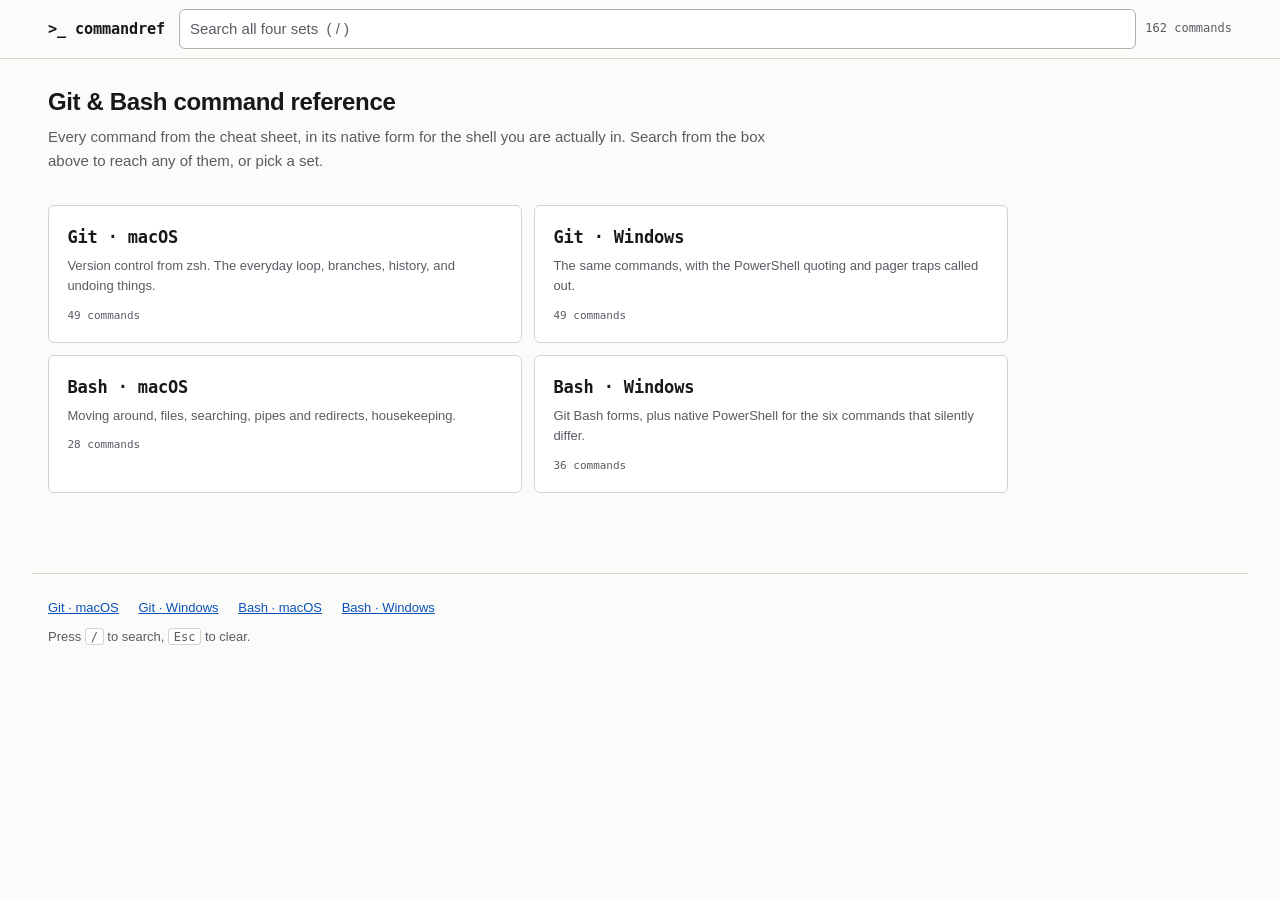
==== index.html @ e52edb41 "Add command reference site" ====
<!DOCTYPE html>
<html lang="en">
<head>
<meta charset="utf-8">
<meta name="viewport" content="width=device-width, initial-scale=1">
<meta name="description" content="A fast, minimal reference for every Git and Bash command in the cheat sheet, split by tool and operating system, with a copy button on each one.">
<meta name="theme-color" content="#fbfbfa" media="(prefers-color-scheme: light)">
<meta name="theme-color" content="#121315" media="(prefers-color-scheme: dark)">
<title>Git &amp; Bash command reference</title>
<link rel="icon" href="data:image/svg+xml,%3Csvg xmlns='http://www.w3.org/2000/svg' viewBox='0 0 16 16'%3E%3Crect width='16' height='16' rx='3' fill='%230b52b8'/%3E%3Cpath d='M3.8 4.8 6.6 8l-2.8 3.2' fill='none' stroke='%23fff' stroke-width='1.7' stroke-linecap='round' stroke-linejoin='round'/%3E%3Cpath d='M8.6 11.4h3.6' stroke='%23fff' stroke-width='1.7' stroke-linecap='round'/%3E%3C/svg%3E">
<link rel="stylesheet" href="assets/style.css">
</head>

<body data-mode="all">

<a class="skip" href="#main">Skip to content</a>
<div class="sr" id="live" role="status" aria-live="polite"></div>

<header class="hdr">
  <div class="hdr-in">
    <a class="brand" href="index.html">&gt;_ commandref</a>
    <div class="search-wrap">
      <label class="sr" for="search">Search all four sets</label>
      <input id="search" type="search" placeholder="Search all four sets  ( / )" autocomplete="off" autocapitalize="off" spellcheck="false">
      <span class="count" id="count"></span>
    </div>
  </div>
</header>

<main id="main">

  <div class="intro">
    <h1>Git &amp; Bash command reference</h1>
    <p>Every command from the cheat sheet, in its native form for the shell you are actually in. Search from the box above to reach any of them, or pick a set.</p>
  </div>

  <div class="layout plain">
    <div class="content">

      <div class="tiles">
        <a class="tile" data-tool="git" data-os="mac" href="git-mac.html">
          <h2>Git &middot; macOS</h2>
          <p>Version control from zsh. The everyday loop, branches, history, and undoing things.</p>
          <span class="tile-meta"></span>
        </a>
        <a class="tile" data-tool="git" data-os="windows" href="git-windows.html">
          <h2>Git &middot; Windows</h2>
          <p>The same commands, with the PowerShell quoting and pager traps called out.</p>
          <span class="tile-meta"></span>
        </a>
        <a class="tile" data-tool="bash" data-os="mac" href="bash-mac.html">
          <h2>Bash &middot; macOS</h2>
          <p>Moving around, files, searching, pipes and redirects, housekeeping.</p>
          <span class="tile-meta"></span>
        </a>
        <a class="tile" data-tool="bash" data-os="windows" href="bash-windows.html">
          <h2>Bash &middot; Windows</h2>
          <p>Git Bash forms, plus native PowerShell for the six commands that silently differ.</p>
          <span class="tile-meta"></span>
        </a>
      </div>

      <div class="results" id="results" hidden></div>
      <p class="empty" id="empty" hidden>No match</p>

    </div>
  </div>

</main>

<footer class="foot">
  <a href="git-mac.html">Git &middot; macOS</a>
  <a href="git-windows.html">Git &middot; Windows</a>
  <a href="bash-mac.html">Bash &middot; macOS</a>
  <a href="bash-windows.html">Bash &middot; Windows</a>
  <p>Press <kbd>/</kbd> to search, <kbd>Esc</kbd> to clear.</p>
</footer>

<script src="data/commands.js" defer></script>
<script src="assets/app.js" defer></script>
</body>
</html>
---- assets/style.css ----
/* ------------------------------------------------------------------
   assets/style.css — shared by index, the four command pages and 404.

   The goal is scanning speed. One accent colour, used only for
   interactive states. No shadows, no gradients, no icons, and the only
   animation is a 90ms expand.
   ------------------------------------------------------------------ */

/* --- Tokens -------------------------------------------------------- */

:root {
  --bg: #fbfbfa;
  --surface: #ffffff;
  --surface-2: #f3f2f0;
  --border: #d6d3ce;
  --border-strong: #b4b0a9;
  --text: #17181a;
  --muted: #585c63;
  --accent: #0b52b8;
  --accent-fg: #ffffff;
  --mark: #a32b1c;

  --mono: ui-monospace, SFMono-Regular, Menlo, Consolas, monospace;
  --sans: -apple-system, BlinkMacSystemFont, "Segoe UI", Roboto,
          "Helvetica Neue", Arial, sans-serif;

  --radius: 6px;
  --hdr: 6.5rem; /* real height is written here by app.js */
}

@media (prefers-color-scheme: dark) {
  :root {
    --bg: #121315;
    --surface: #1a1c1f;
    --surface-2: #232629;
    --border: #34373d;
    --border-strong: #4a4e56;
    --text: #eceef1;
    --muted: #a7acb5;
    --accent: #85b6ff;
    --accent-fg: #0d1117;
    --mark: #ff9c8d;
  }
}

/* --- Reset --------------------------------------------------------- */

*,
*::before,
*::after { box-sizing: border-box; }

html { -webkit-text-size-adjust: 100%; }

body {
  margin: 0;
  padding: 0;
  background: var(--bg);
  color: var(--text);
  font-family: var(--sans);
  font-size: 16px;
  line-height: 1.6;
  overflow-wrap: break-word;
}

h1, h2, h3, p, dl, dd, ul { margin: 0; }
ul { padding: 0; list-style: none; }

a { color: var(--accent); }
a:hover { text-decoration: none; }

:focus-visible {
  outline: 2px solid var(--accent);
  outline-offset: 2px;
  border-radius: 3px;
}

/* --- Skip link ------------------------------------------------------ */

.skip {
  position: absolute;
  left: -9999px;
  top: 0;
  z-index: 60;
  padding: .6rem 1rem;
  background: var(--surface);
  border: 1px solid var(--accent);
  border-radius: var(--radius);
}
.skip:focus { left: .5rem; top: .5rem; }

/* --- Header --------------------------------------------------------- */

.hdr {
  position: sticky;
  top: 0;
  z-index: 40;
  background: var(--bg);
  border-bottom: 1px solid var(--border);
}

.hdr-in {
  max-width: 76rem;
  margin: 0 auto;
  padding: .55rem 1rem;
  display: flex;
  flex-wrap: wrap;
  align-items: center;
  gap: .5rem .9rem;
}

.brand {
  font-family: var(--mono);
  font-size: .95rem;
  font-weight: 600;
  letter-spacing: -.01em;
  color: var(--text);
  text-decoration: none;
  white-space: nowrap;
}
.brand:hover { color: var(--accent); }

.switches {
  display: flex;
  gap: .5rem;
  flex-wrap: wrap;
}

/* Segmented OS / tool switch. Real links, so they work without JS. */
.seg {
  display: flex;
  border: 1px solid var(--border);
  border-radius: var(--radius);
  overflow: hidden;
  background: var(--surface);
}

.seg a,
.seg span {
  font-size: .8125rem;
  line-height: 1;
  padding: .5rem .6rem;
  min-height: 32px;
  display: flex;
  align-items: center;
  text-decoration: none;
  color: var(--muted);
  white-space: nowrap;
}
.seg a + a,
.seg span + a,
.seg a + span { border-left: 1px solid var(--border); }
.seg a:hover { color: var(--accent); background: var(--surface-2); }
.seg [aria-current="page"] {
  background: var(--accent);
  color: var(--accent-fg);
  font-weight: 600;
}

.search-wrap {
  flex: 1 1 14rem;
  min-width: 0;
  display: flex;
  align-items: center;
  gap: .6rem;
}

#search {
  flex: 1 1 auto;
  min-width: 0;
  font: inherit;
  font-size: .9375rem;
  padding: .45rem .6rem;
  color: var(--text);
  background: var(--surface);
  border: 1px solid var(--border-strong);
  border-radius: var(--radius);
}
#search::placeholder { color: var(--muted); }
#search:focus-visible { outline: 2px solid var(--accent); outline-offset: 1px; }

.count {
  font-family: var(--mono);
  font-size: .75rem;
  color: var(--muted);
  white-space: nowrap;
}

/* --- Page intro ------------------------------------------------------ */

.intro {
  max-width: 76rem;
  margin: 0 auto;
  padding: 1.75rem 1rem .5rem;
}
.intro h1 {
  font-size: 1.5rem;
  line-height: 1.25;
  letter-spacing: -.015em;
}
.intro p {
  margin-top: .5rem;
  max-width: 46rem;
  color: var(--muted);
  font-size: .9375rem;
}

/* --- Layout: rail + content ------------------------------------------ */

.layout {
  max-width: 76rem;
  margin: 0 auto;
  padding: 1rem 1rem 5rem;
}

.content { max-width: 60rem; min-width: 0; }

.rail { display: none; }

@media (min-width: 900px) {
  .layout {
    display: grid;
    grid-template-columns: 12.5rem minmax(0, 1fr);
    gap: 2.5rem;
    align-items: start;
  }
  .rail {
    display: block;
    position: sticky;
    top: calc(var(--hdr) + 1rem);
    max-height: calc(100vh - var(--hdr) - 2rem);
    overflow-y: auto;
  }
  /* index.html and 404.html have no rail, so they stay single-column. */
  .layout.plain { display: block; }
}

.rail-title {
  font-family: var(--mono);
  font-size: .6875rem;
  letter-spacing: .08em;
  text-transform: uppercase;
  color: var(--muted);
  padding: 0 .5rem .5rem;
}

.rail a {
  display: block;
  padding: .3rem .5rem;
  font-size: .8125rem;
  line-height: 1.35;
  color: var(--muted);
  text-decoration: none;
  border-left: 2px solid transparent;
  border-radius: 0 3px 3px 0;
}
.rail a:hover { color: var(--accent); background: var(--surface-2); }
.rail a.on {
  color: var(--accent);
  border-left-color: var(--accent);
  font-weight: 600;
}

/* --- Category sections ------------------------------------------------ */

.cat { margin-bottom: 2rem; }
.cat[hidden] { display: none; }

.cat-h {
  position: sticky;
  top: var(--hdr);
  z-index: 20;
  background: var(--bg);
  padding: .75rem 0 .5rem;
  margin-bottom: .6rem;
  border-bottom: 1px solid var(--border);
  font-size: .8125rem;
  font-weight: 600;
  letter-spacing: .06em;
  text-transform: uppercase;
  color: var(--muted);
  display: flex;
  justify-content: space-between;
  align-items: baseline;
  gap: 1rem;
  scroll-margin-top: var(--hdr);
}
.cat-n {
  font-family: var(--mono);
  font-weight: 400;
  letter-spacing: 0;
  text-transform: none;
}

/* --- Command card ------------------------------------------------------ */

.cmd {
  display: grid;
  grid-template-columns: minmax(0, 1fr) auto;
  gap: 0 .75rem;
  background: var(--surface);
  border: 1px solid var(--border);
  border-radius: var(--radius);
  margin-bottom: .75rem;
  cursor: pointer;
  scroll-margin-top: calc(var(--hdr) + 3rem);
}
.cmd[hidden] { display: none; }
.cmd:hover { border-color: var(--border-strong); }
.cmd.open { border-color: var(--accent); }
.cmd.target { border-color: var(--accent); }

/* The whole head is one real button, so the card is keyboard operable. */
.cmd-main {
  grid-column: 1;
  appearance: none;
  -webkit-appearance: none;
  background: none;
  border: 0;
  margin: 0;
  padding: .85rem 0 .85rem 1rem;
  font: inherit;
  color: inherit;
  text-align: left;
  cursor: pointer;
  min-width: 0;
}

.cmd-line {
  display: flex;
  flex-wrap: wrap;
  align-items: baseline;
  gap: .4rem .6rem;
}

.cmd-text {
  font-family: var(--mono);
  font-size: .9375rem;
  line-height: 1.45;
  color: var(--text);
  overflow-wrap: anywhere;
}

.mark {
  font-family: var(--mono);
  font-size: .625rem;
  letter-spacing: .07em;
  text-transform: uppercase;
  color: var(--mark);
  border: 1px solid currentColor;
  border-radius: 3px;
  padding: 0 .3rem;
  line-height: 1.5;
  white-space: nowrap;
}

.shell {
  font-family: var(--mono);
  font-size: .6875rem;
  color: var(--muted);
  white-space: nowrap;
}

.cmd-purpose {
  display: block;
  margin-top: .2rem;
  font-size: .8125rem;
  line-height: 1.5;
  color: var(--muted);
}

/* Copy button. Always visible, never hover-only, 44x44 minimum. */
.copy {
  grid-column: 2;
  align-self: start;
  justify-self: end;
  appearance: none;
  -webkit-appearance: none;
  margin: .5rem .5rem 0 0;
  min-width: 44px;
  min-height: 44px;
  padding: 0 .55rem;
  font-family: var(--mono);
  font-size: .75rem;
  white-space: nowrap;
  color: var(--muted);
  background: var(--surface-2);
  border: 1px solid var(--border);
  border-radius: var(--radius);
  cursor: pointer;
}
.copy:hover {
  color: var(--accent);
  border-color: var(--accent);
}
.copy.done {
  color: var(--accent-fg);
  background: var(--accent);
  border-color: var(--accent);
}
.copy.fail {
  color: var(--mark);
  border-color: var(--mark);
}

/* --- Expanded detail ---------------------------------------------------- */

.cmd-detail {
  grid-column: 1 / -1;
  margin: .2rem 1rem 0;
  padding: 0 0 .9rem;
  border-top: 1px solid var(--border);
  animation: reveal 90ms ease-out;
}
.cmd-detail[hidden] { display: none; }

@keyframes reveal {
  from { opacity: 0; }
  to { opacity: 1; }
}

@media (prefers-reduced-motion: reduce) {
  .cmd-detail { animation: none; }
}

.detail-label {
  font-family: var(--mono);
  font-size: .625rem;
  letter-spacing: .08em;
  text-transform: uppercase;
  color: var(--muted);
  margin: .85rem 0 .35rem;
}

.example {
  display: flex;
  align-items: flex-start;
  gap: .5rem;
}
.example pre {
  flex: 1 1 auto;
  min-width: 0;
  margin: 0;
  padding: .5rem .6rem;
  background: var(--surface-2);
  border: 1px solid var(--border);
  border-radius: var(--radius);
  overflow-x: auto;
}
.example code {
  font-family: var(--mono);
  font-size: .8125rem;
  line-height: 1.5;
  color: var(--text);
  white-space: pre;
}
.example .copy { margin: 0; align-self: flex-start; }

.flags {
  display: grid;
  grid-template-columns: max-content minmax(0, 1fr);
  gap: .25rem .9rem;
  font-size: .8125rem;
}
.flags dt {
  font-family: var(--mono);
  color: var(--text);
  white-space: nowrap;
}
.flags dd {
  color: var(--muted);
  min-width: 0;
}

@media (max-width: 520px) {
  .flags { grid-template-columns: minmax(0, 1fr); gap: 0 0; }
  .flags dt { margin-top: .4rem; white-space: normal; }
}

/* --- Empty state --------------------------------------------------------- */

.empty {
  padding: 2rem 0;
  color: var(--muted);
  font-size: .9375rem;
}
.empty[hidden] { display: none; }

/* --- Index page ---------------------------------------------------------- */

.tiles {
  display: grid;
  grid-template-columns: minmax(0, 1fr);
  gap: .75rem;
  margin-top: .5rem;
}
@media (min-width: 640px) {
  .tiles { grid-template-columns: repeat(2, minmax(0, 1fr)); }
}

.tile {
  display: block;
  padding: 1.1rem 1.15rem;
  background: var(--surface);
  border: 1px solid var(--border);
  border-radius: var(--radius);
  text-decoration: none;
  color: var(--text);
}
.tile:hover { border-color: var(--accent); }
.tile h2 {
  font-family: var(--mono);
  font-size: 1.0625rem;
  font-weight: 600;
  letter-spacing: -.01em;
}
.tile p {
  margin-top: .3rem;
  font-size: .8125rem;
  color: var(--muted);
}
.tile-meta {
  display: block;
  margin-top: .6rem;
  font-family: var(--mono);
  font-size: .6875rem;
  color: var(--muted);
}
.tile.last { border-color: var(--accent); }
.tile.last h2::after {
  content: " \00b7 last used";
  font-size: .6875rem;
  font-weight: 400;
  color: var(--accent);
  letter-spacing: 0;
}

/* --- Search results (index and 404) --------------------------------------- */

.results { margin-top: 1.5rem; }
.results[hidden] { display: none; }

.result {
  display: flex;
  flex-wrap: wrap;
  align-items: baseline;
  gap: .3rem .6rem;
  padding: .7rem .9rem;
  background: var(--surface);
  border: 1px solid var(--border);
  border-radius: var(--radius);
  margin-bottom: .5rem;
  text-decoration: none;
  color: var(--text);
}
.result:hover { border-color: var(--accent); }
.result .cmd-text { font-size: .875rem; }
.result .tag {
  font-family: var(--mono);
  font-size: .6875rem;
  color: var(--muted);
  white-space: nowrap;
}
.result .cmd-purpose { flex-basis: 100%; margin-top: 0; }

/* --- Footer ---------------------------------------------------------------- */

.foot {
  max-width: 76rem;
  margin: 0 auto;
  padding: 1.5rem 1rem 3rem;
  border-top: 1px solid var(--border);
  font-size: .8125rem;
  color: var(--muted);
}
.foot a { margin-right: 1rem; }
.foot p { margin-top: .5rem; }

kbd {
  font-family: var(--mono);
  font-size: .75rem;
  padding: .05rem .3rem;
  border: 1px solid var(--border);
  border-radius: 3px;
  background: var(--surface);
}

/* --- Screen-reader only ------------------------------------------------------ */

.sr {
  position: absolute;
  width: 1px;
  height: 1px;
  padding: 0;
  margin: -1px;
  overflow: hidden;
  clip: rect(0 0 0 0);
  white-space: nowrap;
  border: 0;
}
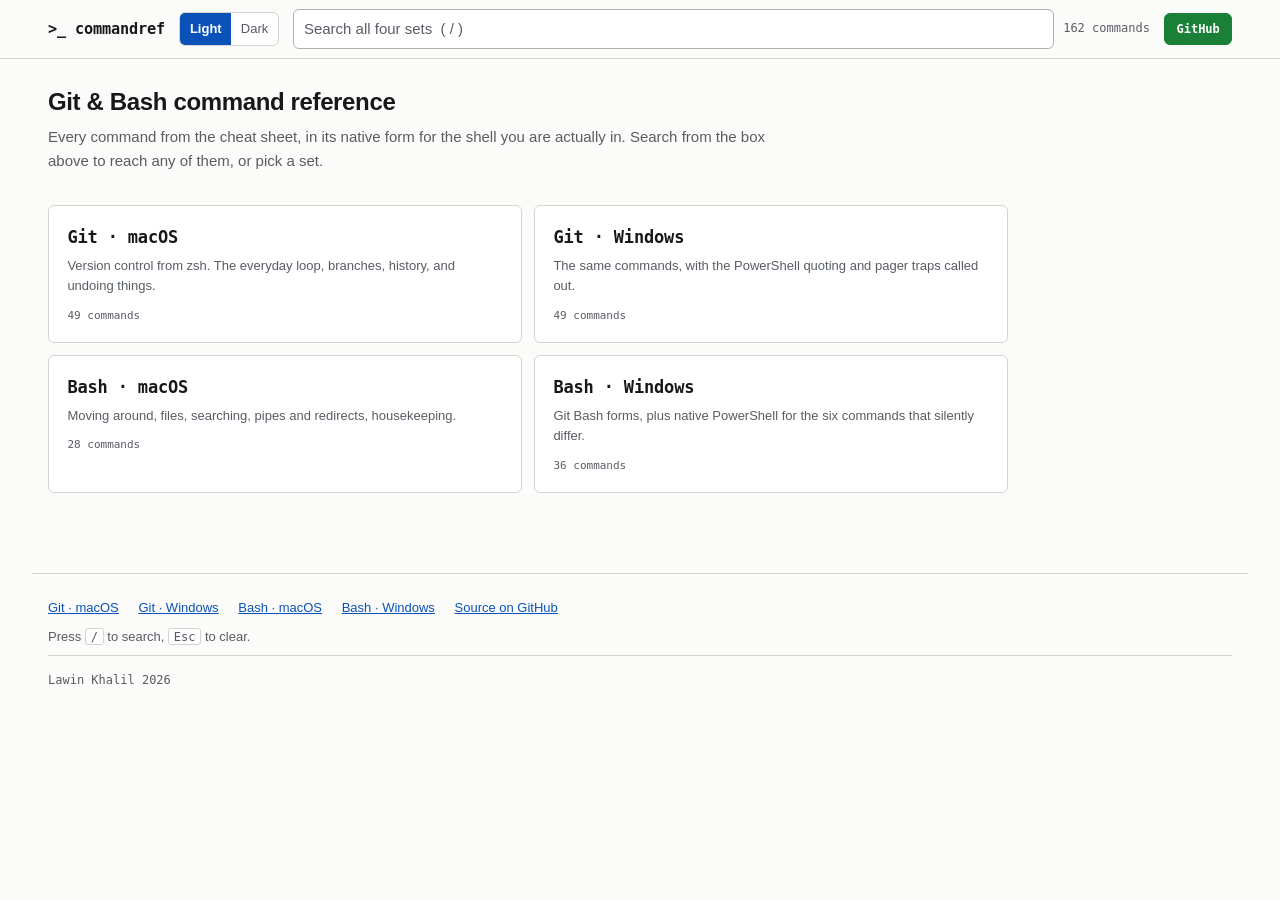
==== commit 984de4c6: "Add theme toggle, green source button and footer credit" ====
--- a/index.html
+++ b/index.html
@@ -9,6 +9,10 @@
 <title>Git &amp; Bash command reference</title>
 <link rel="icon" href="data:image/svg+xml,%3Csvg xmlns='http://www.w3.org/2000/svg' viewBox='0 0 16 16'%3E%3Crect width='16' height='16' rx='3' fill='%230b52b8'/%3E%3Cpath d='M3.8 4.8 6.6 8l-2.8 3.2' fill='none' stroke='%23fff' stroke-width='1.7' stroke-linecap='round' stroke-linejoin='round'/%3E%3Cpath d='M8.6 11.4h3.6' stroke='%23fff' stroke-width='1.7' stroke-linecap='round'/%3E%3C/svg%3E">
 <link rel="stylesheet" href="assets/style.css">
+<script>
+/* Applied before first paint so a pinned theme never flashes the wrong colours. */
+(function(){try{var t=localStorage.getItem("cmdref-theme");if(t==="light"||t==="dark"){document.documentElement.setAttribute("data-theme",t);}}catch(e){}})();
+</script>
 </head>
 
 <body data-mode="all">
@@ -19,11 +23,18 @@
 <header class="hdr">
   <div class="hdr-in">
     <a class="brand" href="index.html">&gt;_ commandref</a>
+    <div class="switches">
+      <div class="seg" role="group" aria-label="Theme">
+        <button type="button" data-theme-set="light" aria-pressed="false">Light</button>
+        <button type="button" data-theme-set="dark" aria-pressed="false">Dark</button>
+      </div>
+    </div>
     <div class="search-wrap">
       <label class="sr" for="search">Search all four sets</label>
       <input id="search" type="search" placeholder="Search all four sets  ( / )" autocomplete="off" autocapitalize="off" spellcheck="false">
       <span class="count" id="count"></span>
     </div>
+    <a class="src-link" href="https://github.com/LawinKh/commandref" target="_blank" rel="noopener">GitHub</a>
   </div>
 </header>
 
@@ -73,7 +84,9 @@
   <a href="git-windows.html">Git &middot; Windows</a>
   <a href="bash-mac.html">Bash &middot; macOS</a>
   <a href="bash-windows.html">Bash &middot; Windows</a>
+  <a href="https://github.com/LawinKh/commandref" target="_blank" rel="noopener">Source on GitHub</a>
   <p>Press <kbd>/</kbd> to search, <kbd>Esc</kbd> to clear.</p>
+  <p class="foot-name">Lawin Khalil 2026</p>
 </footer>
 
 <script src="data/commands.js" defer></script>
--- a/assets/style.css
+++ b/assets/style.css
@@ -20,6 +20,11 @@
   --accent-fg: #ffffff;
   --mark: #a32b1c;
 
+  /* Green, used only for the source-repository button. 5.1:1 against white. */
+  --gh: #1a7f37;
+  --gh-hover: #15662c;
+  --gh-fg: #ffffff;
+
   --mono: ui-monospace, SFMono-Regular, Menlo, Consolas, monospace;
   --sans: -apple-system, BlinkMacSystemFont, "Segoe UI", Roboto,
           "Helvetica Neue", Arial, sans-serif;
@@ -28,8 +33,12 @@
   --hdr: 6.5rem; /* real height is written here by app.js */
 }
 
+/* Dark comes from the system setting unless the header toggle has pinned
+   light. The explicit [data-theme="dark"] block below repeats the same
+   tokens at equal specificity, so source order lets the toggle win in
+   both directions. */
 @media (prefers-color-scheme: dark) {
-  :root {
+  :root:not([data-theme="light"]) {
     --bg: #121315;
     --surface: #1a1c1f;
     --surface-2: #232629;
@@ -40,7 +49,28 @@
     --accent: #85b6ff;
     --accent-fg: #0d1117;
     --mark: #ff9c8d;
+    /* Lighter green with dark text: 7.5:1. The light-mode green would
+       only reach 2.3:1 here, so the roles swap rather than the hue. */
+    --gh: #3fb950;
+    --gh-hover: #56d364;
+    --gh-fg: #0d1117;
   }
+}
+
+:root[data-theme="dark"] {
+  --bg: #121315;
+  --surface: #1a1c1f;
+  --surface-2: #232629;
+  --border: #34373d;
+  --border-strong: #4a4e56;
+  --text: #eceef1;
+  --muted: #a7acb5;
+  --accent: #85b6ff;
+  --accent-fg: #0d1117;
+  --mark: #ff9c8d;
+  --gh: #3fb950;
+  --gh-hover: #56d364;
+  --gh-fg: #0d1117;
 }
 
 /* --- Reset --------------------------------------------------------- */
@@ -135,7 +165,9 @@
 }
 
 .seg a,
-.seg span {
+.seg span,
+.seg button {
+  font-family: inherit;
   font-size: .8125rem;
   line-height: 1;
   padding: .5rem .6rem;
@@ -146,14 +178,45 @@
   color: var(--muted);
   white-space: nowrap;
 }
-.seg a + a,
-.seg span + a,
-.seg a + span { border-left: 1px solid var(--border); }
-.seg a:hover { color: var(--accent); background: var(--surface-2); }
-.seg [aria-current="page"] {
+.seg button {
+  appearance: none;
+  -webkit-appearance: none;
+  margin: 0;
+  background: none;
+  border: 0;
+  cursor: pointer;
+}
+.seg > * + * { border-left: 1px solid var(--border); }
+.seg a:hover,
+.seg button:hover { color: var(--accent); background: var(--surface-2); }
+.seg [aria-current="page"],
+.seg [aria-pressed="true"] {
   background: var(--accent);
   color: var(--accent-fg);
   font-weight: 600;
+}
+
+/* Source button at the end of the header row. Green so it reads as the one
+   link that leaves the site; sized to line up with the segmented switches. */
+.src-link {
+  display: inline-flex;
+  align-items: center;
+  min-height: 32px;
+  padding: .5rem .7rem;
+  font-family: var(--mono);
+  font-size: .75rem;
+  font-weight: 600;
+  line-height: 1;
+  white-space: nowrap;
+  color: var(--gh-fg);
+  background: var(--gh);
+  border: 1px solid var(--gh);
+  border-radius: var(--radius);
+  text-decoration: none;
+}
+.src-link:hover {
+  background: var(--gh-hover);
+  border-color: var(--gh-hover);
 }
 
 .search-wrap {
@@ -575,6 +638,15 @@
 .foot a { margin-right: 1rem; }
 .foot p { margin-top: .5rem; }
 
+.foot-name {
+  margin-top: .9rem;
+  padding-top: .9rem;
+  border-top: 1px solid var(--border);
+  font-family: var(--mono);
+  font-size: .75rem;
+  color: var(--muted);
+}
+
 kbd {
   font-family: var(--mono);
   font-size: .75rem;
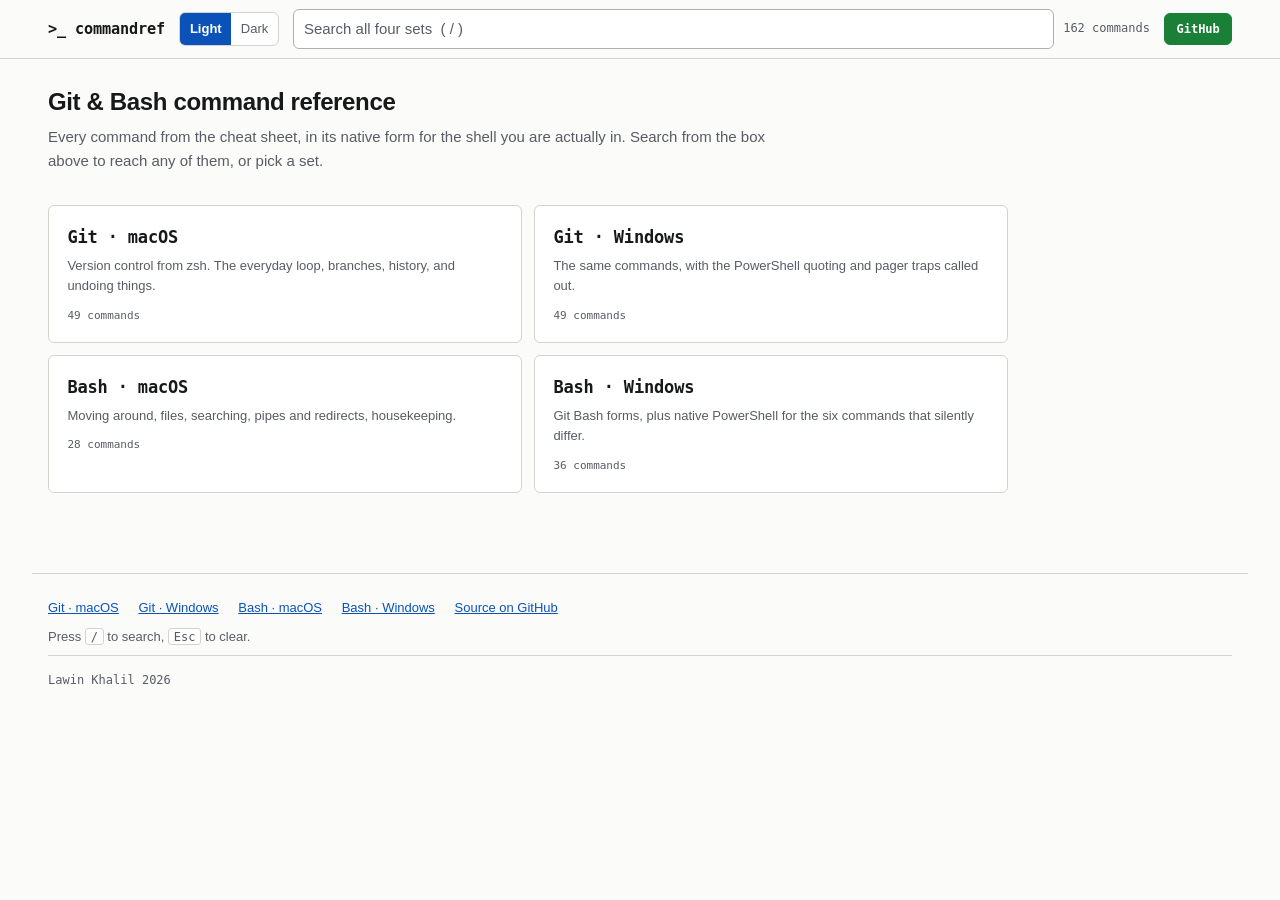
==== commit 3c260351: "Add copy buttons to search results, bump asset version" ====
--- a/index.html
+++ b/index.html
@@ -8,7 +8,7 @@
 <meta name="theme-color" content="#121315" media="(prefers-color-scheme: dark)">
 <title>Git &amp; Bash command reference</title>
 <link rel="icon" href="data:image/svg+xml,%3Csvg xmlns='http://www.w3.org/2000/svg' viewBox='0 0 16 16'%3E%3Crect width='16' height='16' rx='3' fill='%230b52b8'/%3E%3Cpath d='M3.8 4.8 6.6 8l-2.8 3.2' fill='none' stroke='%23fff' stroke-width='1.7' stroke-linecap='round' stroke-linejoin='round'/%3E%3Cpath d='M8.6 11.4h3.6' stroke='%23fff' stroke-width='1.7' stroke-linecap='round'/%3E%3C/svg%3E">
-<link rel="stylesheet" href="assets/style.css">
+<link rel="stylesheet" href="assets/style.css?v=3">
 <script>
 /* Applied before first paint so a pinned theme never flashes the wrong colours. */
 (function(){try{var t=localStorage.getItem("cmdref-theme");if(t==="light"||t==="dark"){document.documentElement.setAttribute("data-theme",t);}}catch(e){}})();
@@ -89,7 +89,7 @@
   <p class="foot-name">Lawin Khalil 2026</p>
 </footer>
 
-<script src="data/commands.js" defer></script>
-<script src="assets/app.js" defer></script>
+<script src="data/commands.js?v=3" defer></script>
+<script src="assets/app.js?v=3" defer></script>
 </body>
 </html>
--- a/assets/style.css
+++ b/assets/style.css
@@ -602,20 +602,32 @@
 .results { margin-top: 1.5rem; }
 .results[hidden] { display: none; }
 
+/* The row is a container holding a link and a copy button side by side;
+   the button cannot live inside the link, so it sits next to it. */
 .result {
+  display: flex;
+  align-items: flex-start;
+  gap: .5rem;
+  background: var(--surface);
+  border: 1px solid var(--border);
+  border-radius: var(--radius);
+  margin-bottom: .5rem;
+}
+.result:hover { border-color: var(--accent); }
+
+.result-link {
+  flex: 1 1 auto;
+  min-width: 0;
   display: flex;
   flex-wrap: wrap;
   align-items: baseline;
   gap: .3rem .6rem;
   padding: .7rem .9rem;
-  background: var(--surface);
-  border: 1px solid var(--border);
-  border-radius: var(--radius);
-  margin-bottom: .5rem;
   text-decoration: none;
   color: var(--text);
-}
-.result:hover { border-color: var(--accent); }
+  border-radius: var(--radius);
+}
+.result .copy { margin: .5rem .5rem 0 0; }
 .result .cmd-text { font-size: .875rem; }
 .result .tag {
   font-family: var(--mono);
